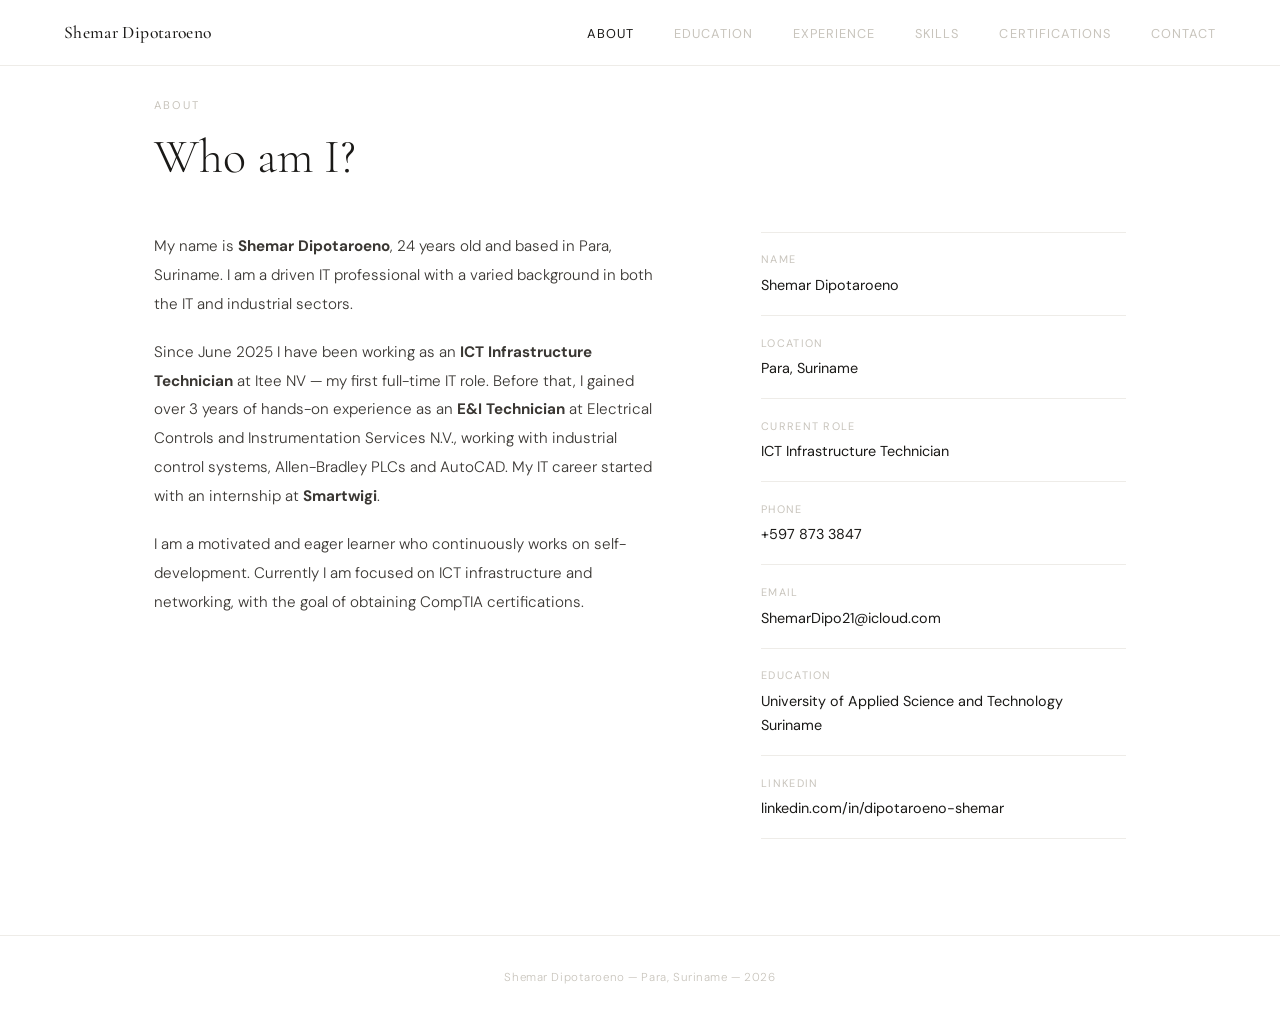
==== about.html @ 1cb49484 "Add files via upload" ====
<!DOCTYPE html>
<html lang="en">
<head>
  <meta charset="UTF-8" />
  <meta name="viewport" content="width=device-width, initial-scale=1.0, viewport-fit=cover" />
  <title>Shemar Dipotaroeno &mdash; About</title>
  <link rel="preconnect" href="https://fonts.googleapis.com" />
  <link href="https://fonts.googleapis.com/css2?family=Cormorant+Garamond:wght@300;400;500;600&family=DM+Sans:wght@300;400;500&display=swap" rel="stylesheet" />
  <link rel="stylesheet" href="css/base.css">
  <link rel="stylesheet" href="css/about.css">
</head>
<body>

<nav>
  <a href="index.html" class="nav-name">Shemar Dipotaroeno</a>
  <ul class="nav-links" id="navLinks">
    <li><a href="about.html">About</a></li>
    <li><a href="education.html">Education</a></li>
    <li><a href="experience.html">Experience</a></li>
    <li><a href="skills.html">Skills</a></li>
    <li><a href="certifications.html">Certifications</a></li>
    <li><a href="contact.html">Contact</a></li>
  </ul>
  <button class="nav-burger" id="navBurger" aria-label="Menu">
    <span></span><span></span><span></span>
  </button>
</nav>

<section id="about">
  <div class="reveal">
    <p class="sec-label">About</p>
    <h2>Who am I?</h2>
  </div>
  <div class="about-grid reveal">
    <div class="about-text">
      <p>
        My name is <strong>Shemar Dipotaroeno</strong>, 24 years old and based in
        Para, Suriname. I am a driven IT professional with a varied background
        in both the IT and industrial sectors.
      </p>
      <p>
        Since June 2025 I have been working as an <strong>ICT Infrastructure Technician</strong> at Itee NV &mdash;
        my first full-time IT role. Before that, I gained over 3 years of hands-on experience as an
        <strong>E&amp;I Technician</strong> at Electrical Controls and Instrumentation Services N.V.,
        working with industrial control systems, Allen-Bradley PLCs and AutoCAD.
        My IT career started with an internship at <strong>Smartwigi</strong>.
      </p>
      <p>
        I am a motivated and eager learner who continuously works on self-development. Currently I am
        focused on ICT infrastructure and networking, with the goal of obtaining
        CompTIA certifications.
      </p>
    </div>
    <div class="about-details">
      <div class="detail-row">
        <span class="detail-label">Name</span>
        <span class="detail-val">Shemar Dipotaroeno</span>
      </div>
      <div class="detail-row">
        <span class="detail-label">Location</span>
        <span class="detail-val">Para, Suriname</span>
      </div>
      <div class="detail-row">
        <span class="detail-label">Current role</span>
        <span class="detail-val">ICT Infrastructure Technician</span>
      </div>
      <div class="detail-row">
        <span class="detail-label">Phone</span>
        <span class="detail-val">+597 873 3847</span>
      </div>
      <div class="detail-row">
        <span class="detail-label">Email</span>
        <span class="detail-val">ShemarDipo21@icloud.com</span>
      </div>
      <div class="detail-row">
        <span class="detail-label">Education</span>
        <span class="detail-val">University of Applied Science and Technology Suriname</span>
      </div>
      <div class="detail-row">
        <span class="detail-label">LinkedIn</span>
        <span class="detail-val">linkedin.com/in/dipotaroeno-shemar</span>
      </div>
    </div>
  </div>
</section>

<footer>
  <p>Shemar Dipotaroeno &mdash; Para, Suriname &mdash; <span id="year"></span></p>
</footer>

<script src="js/script.js"></script>
</body>
</html>
---- css/base.css ----
*, *::before, *::after { box-sizing: border-box; margin: 0; padding: 0; }

:root {
  --white:    #ffffff;
  --off:      #f7f6f3;
  --light:    #eeece8;
  --mid:      #c8c4bc;
  --dark:     #3a3733;
  --black:    #1a1917;
  --accent:   #2c5f4a;
  --serif:    'Cormorant Garamond', Georgia, serif;
  --sans:     'DM Sans', system-ui, sans-serif;
}

html { scroll-behavior: smooth; }

body {
  background: var(--white);
  color: var(--dark);
  font-family: var(--sans);
  font-weight: 300;
  line-height: 1.7;
}

/* ── NAV ── */
nav {
  position: fixed; top: 0; left: 0; right: 0;
  z-index: 100;
  display: flex; align-items: center; justify-content: space-between;
  padding: 1.1rem 4rem;
  background: rgba(255,255,255,.97);
  backdrop-filter: blur(8px);
  -webkit-backdrop-filter: blur(8px);
  border-bottom: 1px solid var(--light);
  min-height: 60px;
}
.nav-name {
  font-family: var(--serif);
  font-size: 1.1rem;
  font-weight: 500;
  color: var(--black);
  letter-spacing: .02em;
  text-decoration: none;
}
.nav-links { display: flex; gap: 2.5rem; list-style: none; }
.nav-links a {
  font-size: .8rem;
  font-weight: 400;
  color: var(--mid);
  text-decoration: none;
  letter-spacing: .08em;
  text-transform: uppercase;
  transition: color .2s;
}
.nav-links a:hover,
.nav-links a.active { color: var(--black); }

/* ── BUTTONS ── */
.btn {
  display: inline-block;
  padding: .75rem 2rem;
  font-family: var(--sans);
  font-size: .8rem;
  font-weight: 400;
  letter-spacing: .08em;
  text-transform: uppercase;
  text-decoration: none;
  border-radius: 0;
  transition: all .25s;
  cursor: pointer;
  border: none;
}
.btn-primary { background: var(--black); color: var(--white); }
.btn-primary:hover { background: var(--accent); }
.btn-outline { background: transparent; color: var(--black); border: 1px solid var(--mid); }
.btn-outline:hover { border-color: var(--black); }

/* ── DIVIDER ── */
.divider { border: none; border-top: 1px solid var(--light); margin: 0; }

/* ── SECTIONS ── */
section {
  padding: 6rem 4rem;
  max-width: 1100px;
  margin: 0 auto;
}
.sec-label {
  font-size: .7rem;
  font-weight: 400;
  color: var(--mid);
  letter-spacing: .2em;
  text-transform: uppercase;
  margin-bottom: 1rem;
}
h2 {
  font-family: var(--serif);
  font-size: clamp(2rem, 4vw, 3rem);
  font-weight: 300;
  color: var(--black);
  margin-bottom: 3rem;
  line-height: 1.1;
}

/* ── FOOTER ── */
footer {
  text-align: center;
  padding: 2rem;
  border-top: 1px solid var(--light);
  font-size: .72rem;
  color: var(--mid);
  letter-spacing: .05em;
}

/* ── REVEAL ── */
.reveal {
  opacity: 0;
  transform: translateY(24px);
  transition: opacity .7s, transform .7s;
}
.reveal.visible { opacity: 1; transform: none; }

@keyframes fadeUp {
  from { opacity: 0; transform: translateY(16px); }
  to   { opacity: 1; transform: none; }
}
@keyframes fadeIn {
  from { opacity: 0; }
  to   { opacity: 1; }
}

/* ── HAMBURGER ── */
.nav-burger {
  display: none;
  flex-direction: column;
  gap: 5px;
  background: none;
  border: none;
  cursor: pointer;
  padding: 4px;
}
.nav-burger span {
  display: block;
  width: 22px; height: 1.5px;
  background: var(--black);
  transition: all .3s;
}
.nav-burger.open span:nth-child(1) { transform: translateY(6.5px) rotate(45deg); }
.nav-burger.open span:nth-child(2) { opacity: 0; }
.nav-burger.open span:nth-child(3) { transform: translateY(-6.5px) rotate(-45deg); }

/* ── MOBILE NAV DRAWER ── */
@media (max-width: 900px) {
  .nav-burger { display: flex; }
  .nav-links {
    display: flex !important;
    flex-direction: column;
    position: fixed;
    top: 60px; left: 0; right: 0;
    background: rgba(255,255,255,.97);
    backdrop-filter: blur(8px);
    border-bottom: 1px solid var(--light);
    padding: 1.5rem 2rem;
    gap: 1.2rem;
    transform: translateY(-110%);
    transition: transform .3s ease;
    z-index: 99;
  }
  .nav-links.open { transform: translateY(0); }
  .nav-links a { font-size: .85rem; color: var(--dark); }
}

/* ── RESPONSIVE ── */
@media (max-width: 900px) {
  nav { padding: 1.2rem 2rem; }
  .nav-links { display: none; }
  section { padding: 4rem 2rem; }
  h2 { margin-bottom: 2rem; }
}

@media (max-width: 600px) {
  nav {
    padding: 1rem 1.2rem;
    padding-left: max(1.2rem, env(safe-area-inset-left));
    padding-right: max(1.2rem, env(safe-area-inset-right));
  }
  .nav-name { font-size: .95rem; }
  section { padding: 3rem 1.5rem; }
  h2 { font-size: 1.8rem; margin-bottom: 2rem; }
  .btn { width: 100%; text-align: center; }
  .btn-primary { padding: .9rem 1.5rem; font-size: .78rem; }
}
---- css/about.css ----
/* ── ABOUT ── */
.about-grid {
  display: grid;
  grid-template-columns: 1.4fr 1fr;
  gap: 6rem;
  align-items: start;
}
.about-text p {
  margin-bottom: 1.2rem;
  font-size: .95rem;
  line-height: 1.9;
  color: var(--dark);
}
.about-details { display: flex; flex-direction: column; gap: 0; }
.detail-row {
  display: flex;
  flex-direction: column;
  padding: 1.1rem 0;
  border-bottom: 1px solid var(--light);
}
.detail-row:first-child { border-top: 1px solid var(--light); }
.detail-label {
  font-size: .68rem;
  font-weight: 400;
  color: var(--mid);
  letter-spacing: .12em;
  text-transform: uppercase;
  margin-bottom: .25rem;
}
.detail-val {
  font-size: .9rem;
  color: var(--black);
  font-weight: 400;
}

@media (max-width: 900px) {
  .about-grid { grid-template-columns: 1fr; gap: 3rem; }
}
@media (max-width: 600px) {
  .about-grid { grid-template-columns: 1fr; gap: 2rem; }
  .detail-val { font-size: .85rem; }
}
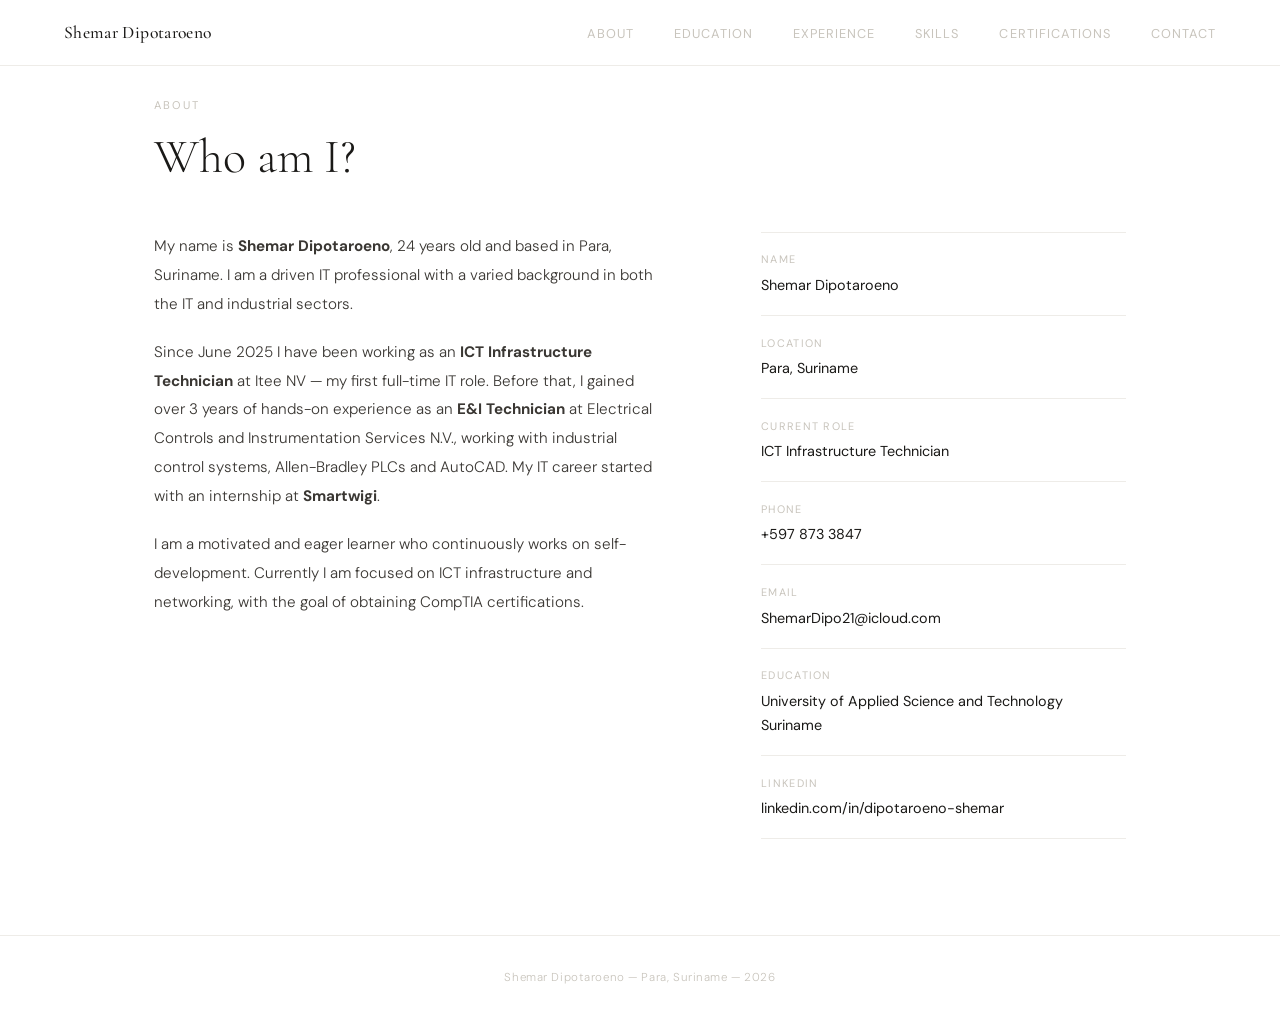
==== commit 9f10dc7b: "Add files via upload" ====
--- a/about.html
+++ b/about.html
@@ -6,6 +6,7 @@
   <title>Shemar Dipotaroeno &mdash; About</title>
   <link rel="preconnect" href="https://fonts.googleapis.com" />
   <link href="https://fonts.googleapis.com/css2?family=Cormorant+Garamond:wght@300;400;500;600&family=DM+Sans:wght@300;400;500&display=swap" rel="stylesheet" />
+  <link rel="stylesheet" href="css/main.css">
   <link rel="stylesheet" href="css/base.css">
   <link rel="stylesheet" href="css/about.css">
 </head>
--- a/css/main.css
+++ b/css/main.css
@@ -0,0 +1,191 @@
+*, *::before, *::after { box-sizing: border-box; margin: 0; padding: 0; }
+
+:root {
+  --white:    #ffffff;
+  --off:      #f7f6f3;
+  --light:    #eeece8;
+  --mid:      #c8c4bc;
+  --dark:     #3a3733;
+  --black:    #1a1917;
+  --accent:   #2c5f4a;
+  --serif:    'Cormorant Garamond', Georgia, serif;
+  --sans:     'DM Sans', system-ui, sans-serif;
+}
+
+html { scroll-behavior: smooth; }
+
+body {
+  background: var(--white);
+  color: var(--dark);
+  font-family: var(--sans);
+  font-weight: 300;
+  line-height: 1.7;
+}
+
+/* ── NAV ── */
+nav {
+  position: fixed; top: 0; left: 0; right: 0;
+  z-index: 100;
+  display: flex; align-items: center; justify-content: space-between;
+  padding: 1.1rem 4rem;
+  background: rgba(255,255,255,.97);
+  backdrop-filter: blur(8px);
+  -webkit-backdrop-filter: blur(8px);
+  border-bottom: 1px solid var(--light);
+  min-height: 60px;
+}
+.nav-name {
+  font-family: var(--serif);
+  font-size: 1.1rem;
+  font-weight: 500;
+  color: var(--black);
+  letter-spacing: .02em;
+  text-decoration: none;
+}
+.nav-links { display: flex; gap: 2.5rem; list-style: none; }
+.nav-links a {
+  font-size: .8rem;
+  font-weight: 400;
+  color: var(--mid);
+  text-decoration: none;
+  letter-spacing: .08em;
+  text-transform: uppercase;
+  transition: color .2s;
+}
+.nav-links a:hover,
+.nav-links a.active { color: var(--black); }
+
+/* ── BUTTONS ── */
+.btn {
+  display: inline-block;
+  padding: .75rem 2rem;
+  font-family: var(--sans);
+  font-size: .8rem;
+  font-weight: 400;
+  letter-spacing: .08em;
+  text-transform: uppercase;
+  text-decoration: none;
+  border-radius: 0;
+  transition: all .25s;
+  cursor: pointer;
+  border: none;
+}
+.btn-primary { background: var(--black); color: var(--white); }
+.btn-primary:hover { background: var(--accent); }
+.btn-outline { background: transparent; color: var(--black); border: 1px solid var(--mid); }
+.btn-outline:hover { border-color: var(--black); }
+
+/* ── DIVIDER ── */
+.divider { border: none; border-top: 1px solid var(--light); margin: 0; }
+
+/* ── SECTIONS ── */
+section {
+  padding: 6rem 4rem;
+  max-width: 1100px;
+  margin: 0 auto;
+}
+.sec-label {
+  font-size: .7rem;
+  font-weight: 400;
+  color: var(--mid);
+  letter-spacing: .2em;
+  text-transform: uppercase;
+  margin-bottom: 1rem;
+}
+h2 {
+  font-family: var(--serif);
+  font-size: clamp(2rem, 4vw, 3rem);
+  font-weight: 300;
+  color: var(--black);
+  margin-bottom: 3rem;
+  line-height: 1.1;
+}
+
+/* ── FOOTER ── */
+footer {
+  text-align: center;
+  padding: 2rem;
+  border-top: 1px solid var(--light);
+  font-size: .72rem;
+  color: var(--mid);
+  letter-spacing: .05em;
+}
+
+/* ── REVEAL ── */
+.reveal {
+  opacity: 0;
+  transform: translateY(24px);
+  transition: opacity .7s, transform .7s;
+}
+.reveal.visible { opacity: 1; transform: none; }
+
+@keyframes fadeUp {
+  from { opacity: 0; transform: translateY(16px); }
+  to   { opacity: 1; transform: none; }
+}
+@keyframes fadeIn {
+  from { opacity: 0; }
+  to   { opacity: 1; }
+}
+
+/* ── HAMBURGER ── */
+.nav-burger {
+  display: none;
+  flex-direction: column;
+  gap: 5px;
+  background: none;
+  border: none;
+  cursor: pointer;
+  padding: 4px;
+}
+.nav-burger span {
+  display: block;
+  width: 22px; height: 1.5px;
+  background: var(--black);
+  transition: all .3s;
+}
+.nav-burger.open span:nth-child(1) { transform: translateY(6.5px) rotate(45deg); }
+.nav-burger.open span:nth-child(2) { opacity: 0; }
+.nav-burger.open span:nth-child(3) { transform: translateY(-6.5px) rotate(-45deg); }
+
+/* ── MOBILE NAV DRAWER ── */
+@media (max-width: 900px) {
+  .nav-burger { display: flex; }
+  .nav-links {
+    display: flex !important;
+    flex-direction: column;
+    position: fixed;
+    top: 60px; left: 0; right: 0;
+    background: rgba(255,255,255,.97);
+    backdrop-filter: blur(8px);
+    border-bottom: 1px solid var(--light);
+    padding: 1.5rem 2rem;
+    gap: 1.2rem;
+    transform: translateY(-110%);
+    transition: transform .3s ease;
+    z-index: 99;
+  }
+  .nav-links.open { transform: translateY(0); }
+  .nav-links a { font-size: .85rem; color: var(--dark); }
+}
+
+/* ── RESPONSIVE ── */
+@media (max-width: 900px) {
+  nav { padding: 1.2rem 2rem; }
+  .nav-links { display: none; }
+  section { padding: 4rem 2rem; }
+  h2 { margin-bottom: 2rem; }
+}
+
+@media (max-width: 600px) {
+  nav {
+    padding: 1rem 1.2rem;
+    padding-left: max(1.2rem, env(safe-area-inset-left));
+    padding-right: max(1.2rem, env(safe-area-inset-right));
+  }
+  .nav-name { font-size: .95rem; }
+  section { padding: 3rem 1.5rem; }
+  h2 { font-size: 1.8rem; margin-bottom: 2rem; }
+  .btn { width: 100%; text-align: center; }
+  .btn-primary { padding: .9rem 1.5rem; font-size: .78rem; }
+}
